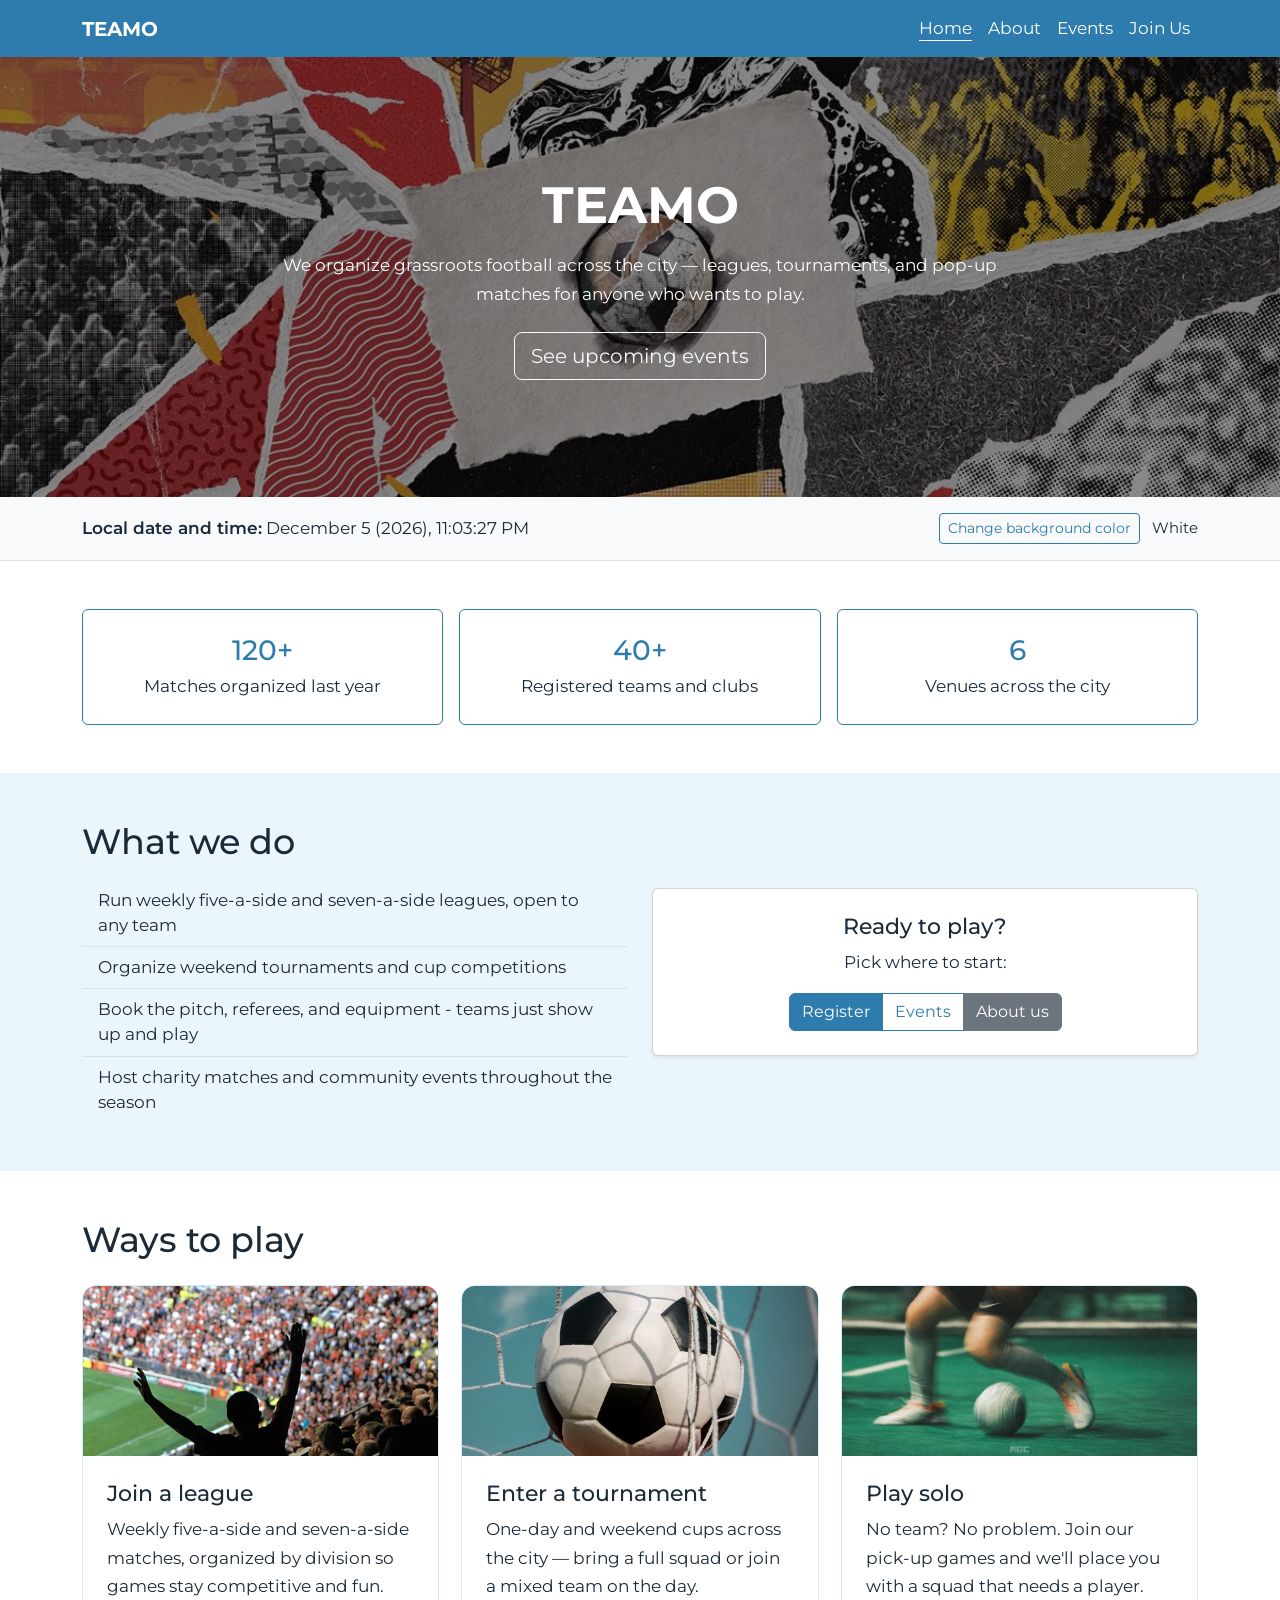
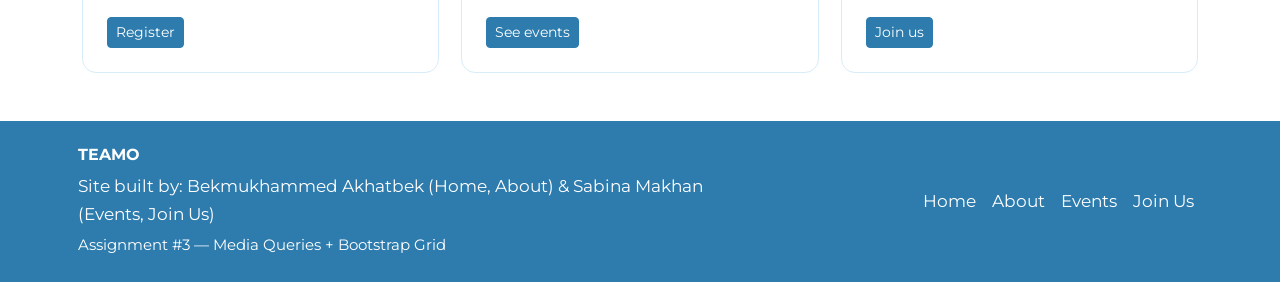
==== teamo2-main/index.html @ bdd52b1d "feat: complete Assignment 4 (HTML, custom CSS, JS scripts for validation, accordion, popups, backgro" ====
<!DOCTYPE html>
<html lang="en">
<head>
  <meta charset="UTF-8">
  <meta name="viewport" content="width=device-width, initial-scale=1.0">
  <title>TEAMO — Home</title>
  <link rel="stylesheet" href="css/bootstrap.min.css">
  <link rel="stylesheet" href="css/custom.css">
</head>
<body class="d-flex flex-column min-vh-100">

  <a class="visually-hidden-focusable position-absolute top-0 start-0 bg-white p-2 m-2 z-3" href="#main">Skip to main content</a>

  <nav class="navbar navbar-expand-lg navbar-dark bg-primary sticky-top" aria-label="Main navigation">
    <div class="container">
      <a class="navbar-brand fw-bold" href="index.html">TEAMO</a>
      <button class="navbar-toggler" type="button" data-bs-toggle="collapse" data-bs-target="#mainNav"
              aria-controls="mainNav" aria-expanded="false" aria-label="Toggle navigation">
        <span class="navbar-toggler-icon"></span>
      </button>
      <div class="collapse navbar-collapse" id="mainNav">
        <ul class="navbar-nav ms-auto mb-2 mb-lg-0">
          <li class="nav-item"><a class="nav-link active" aria-current="page" href="index.html">Home</a></li>
          <li class="nav-item"><a class="nav-link" href="about.html">About</a></li>
          <li class="nav-item"><a class="nav-link" href="events.html">Events</a></li>
          <li class="nav-item"><a class="nav-link" href="join.html">Join Us</a></li>
        </ul>
      </div>
    </div>
  </nav>

  <main id="main">
    <section class="position-relative text-white">
      <img class="hero-photo" src="images/homepage.jpg" alt="Football players in motion under stadium floodlights">
      <div class="position-absolute top-0 bottom-0 start-0 end-0 d-flex align-items-center justify-content-center text-center p-3">
        <div class="container">
          <div class="row justify-content-center">
            <div class="col-lg-8 px-3 px-sm-2">
              <h1 class="fw-bold mb-3">TEAMO</h1>
              <p class="mx-auto mb-3 mb-lg-4">We organize grassroots football across the city — leagues, tournaments, and pop-up matches for anyone who wants to play.</p>
              <a class="btn btn-outline-light btn-lg" href="events.html">See upcoming events</a>
            </div>
          </div>
        </div>
      </div>
    </section>

        <section class="py-3 bg-body-tertiary border-bottom">
          <div class="container">
             <div class="row align-items-center g-3">
            <div class="col-md-7">
            <p class="mb-0"><span class="fw-semibold">Local date and time:</span>
              <time id="datetime">Loading...</time></p>
          </div>
          <div class="col-md-5 text-md-end">
            <button type="button" id="colorBtn" class="btn btn-outline-primary btn-sm">Change background color</button>
            <span class="small ms-2" id="colorName">White</span>
          </div>
        </div>
      </div>
    </section>

    <section class="py-4 py-lg-5">
      <div class="container">
        <div class="row g-3 text-center">
          <div class="col-12 col-sm-4 col-lg-4">
            <div class="card h-100 border-primary"><div class="card-body p-3 p-lg-4"><p class="h3 text-primary mb-1">120+</p><p class="mb-0">Matches organized last year</p></div></div>
          </div>
          <div class="col-12 col-sm-4 col-lg-4">
            <div class="card h-100 border-primary"><div class="card-body p-3 p-lg-4"><p class="h3 text-primary mb-1">40+</p><p class="mb-0">Registered teams and clubs</p></div></div>
          </div>
          <div class="col-12 col-sm-4 col-lg-4">
            <div class="card h-100 border-primary"><div class="card-body p-3 p-lg-4"><p class="h3 text-primary mb-1">6</p><p class="mb-0">Venues across the city</p></div></div>
          </div>
        </div>
      </div>
    </section>

    <section class="bg-tint py-4 py-lg-5">
      <div class="container">
        <div class="row g-4 align-items-center">
          <div class="col-lg-6">
            <h2 class="mb-3">What we do</h2>
            <ul class="list-group list-group-flush">
              <li class="list-group-item bg-transparent">Run weekly five-a-side and seven-a-side leagues, open to any team</li>
              <li class="list-group-item bg-transparent">Organize weekend tournaments and cup competitions</li>
              <li class="list-group-item bg-transparent">Book the pitch, referees, and equipment - teams just show up and play</li>
              <li class="list-group-item bg-transparent">Host charity matches and community events throughout the season</li>
            </ul>
          </div>
          <div class="col-lg-6">
            <div class="card shadow-sm">
              <div class="card-body p-3 p-lg-4 text-center">
                <h3 class="mb-2">Ready to play?</h3>
                <p class="mb-3 mx-auto">Pick where to start:</p>
                <div class="btn-group flex-wrap" role="group" aria-label="Quick actions">
                  <a class="btn btn-primary" href="join.html">Register</a>
                  <a class="btn btn-outline-primary" href="events.html">Events</a>
                  <a class="btn btn-secondary" href="about.html">About us</a>
                </div>
              </div>
            </div>
          </div>
        </div>
      </div>
    </section>

    <section class="py-4 py-lg-5">
      <div class="container">
        <h2 class="mb-3 mb-lg-4">Ways to play</h2>
        <div class="mq-cards">
          <article class="mq-card">
            <img src="images/Players.jpg" alt="Players in a league match">
            <div class="mq-card-body p-3 p-lg-4">
              <h3>Join a league</h3>
              <p>Weekly five-a-side and seven-a-side matches, organized by division so games stay competitive and fun.</p>
              <a class="btn btn-primary btn-sm align-self-start" href="join.html">Register</a>
            </div>
          </article>
          <article class="mq-card">
            <img src="images/weekend tournament.jpg" alt="Weekend tournament">
            <div class="mq-card-body p-3 p-lg-4">
              <h3>Enter a tournament</h3>
              <p>One-day and weekend cups across the city — bring a full squad or join a mixed team on the day.</p>
              <a class="btn btn-primary btn-sm align-self-start" href="events.html">See events</a>
            </div>
          </article>
          <article class="mq-card">
            <img src="images/Solo player.jpg" alt="Solo player">
            <div class="mq-card-body p-3 p-lg-4">
              <h3>Play solo</h3>
              <p>No team? No problem. Join our pick-up games and we'll place you with a squad that needs a player.</p>
              <a class="btn btn-primary btn-sm align-self-start" href="join.html">Join us</a>
            </div>
          </article>
        </div>
      </div>
    </section>
  </main>

  <footer class="bg-primary text-white py-4 mt-auto">
    <div class="container px-3 px-sm-2">
      <div class="row gy-3 align-items-center">
        <div class="col-md-7">
          <h2 class="h6 fw-bold mb-2">TEAMO</h2>
          <p class="mb-1">Site built by: Bekmukhammed Akhatbek (Home, About) &amp; Sabina Makhan (Events, Join Us)</p>
          <p class="small mb-0">Assignment #3 — Media Queries + Bootstrap Grid</p>
        </div>
        <nav class="col-md-5" aria-label="Footer navigation">
          <ul class="nav justify-content-md-end"><li class="nav-item"><a class="nav-link text-white px-2" href="index.html">Home</a></li><li class="nav-item"><a class="nav-link text-white px-2" href="about.html">About</a></li><li class="nav-item"><a class="nav-link text-white px-2" href="events.html">Events</a></li><li class="nav-item"><a class="nav-link text-white px-2" href="join.html">Join Us</a></li></ul>
        </nav>
      </div>
    </div>
  </footer>

  <script src="js/bootstrap.bundle.min.js"></script>
    <script src="js/background.js"></script>
    <script src="js/datetime.js"></script>
</body>
</html>
---- teamo2-main/css/custom.css ----
@import url('https://fonts.googleapis.com/css2?family=Montserrat:wght@400;500;600;700;800&display=swap');

:root {
  --bs-body-font-family: 'Montserrat', sans-serif;
  --bs-body-color: #1B2A38;
  --bs-primary: #2E7CAE;
  --bs-primary-rgb: 46, 124, 174;
  --bs-link-color: #2E7CAE;
  --bs-link-hover-color: #1F5F87;
}

.btn-primary {
  --bs-btn-bg: #2E7CAE;
  --bs-btn-border-color: #2E7CAE;
  --bs-btn-hover-bg: #1F5F87;
  --bs-btn-hover-border-color: #1F5F87;
  --bs-btn-active-bg: #1F5F87;
  --bs-btn-active-border-color: #1F5F87;
  --bs-btn-disabled-bg: #2E7CAE;
  --bs-btn-disabled-border-color: #2E7CAE;
}

.btn-outline-primary {
  --bs-btn-color: #2E7CAE;
  --bs-btn-border-color: #2E7CAE;
  --bs-btn-hover-bg: #2E7CAE;
  --bs-btn-hover-border-color: #2E7CAE;
  --bs-btn-active-bg: #2E7CAE;
  --bs-btn-active-border-color: #2E7CAE;
}

.bg-tint { background-color: #EAF6FC; }

body { font-size: 0.95rem; }
h1 { font-size: 1.9rem; }
h2 { font-size: 1.4rem; }
h3 { font-size: 1.1rem; }
p  { line-height: 1.6; }

@media (min-width: 768px) {
  body { font-size: 1rem; }
  h1 { font-size: 2.5rem; }
  h2 { font-size: 1.8rem; }
  h3 { font-size: 1.25rem; }
}

@media (min-width: 992px) {
  body { font-size: 1.05rem; }
  h1 { font-size: 3.2rem; }
  h2 { font-size: 2.2rem; }
  h3 { font-size: 1.4rem; }
  p  { line-height: 1.7; }
}

.mq-cards {
  display: grid;
  gap: 1.4rem;
  grid-template-columns: 1fr;
}

@media (min-width: 600px) {
  .mq-cards { grid-template-columns: repeat(2, 1fr); }
}

@media (min-width: 992px) {
  .mq-cards { grid-template-columns: repeat(3, 1fr); }
}

.mq-card {
  display: flex;
  flex-direction: column;
  background: #fff;
  border: 1px solid #D6EDF9;
  border-radius: 14px;
  overflow: hidden;
  transition: transform 0.25s ease, box-shadow 0.25s ease;
}

.mq-card:hover {
  transform: translateY(-6px);
  box-shadow: 0 14px 28px rgba(46, 124, 174, 0.18);
}

.mq-card img { width: 100%; height: 170px; object-fit: cover; }
.mq-card-body { display: flex; flex-direction: column; flex: 1; }
.mq-card-body p { flex: 1; }

.hero-photo {
  width: 100%;
  height: min(55vh, 440px);
  object-fit: cover;
  filter: brightness(0.55);
}

.navbar-dark {
  --bs-navbar-color: #FFFFFF;
  --bs-navbar-hover-color: #D6EDF9;
  --bs-navbar-active-color: #FFFFFF;
}
.card-img-top {
  width: 100%;
  height: 220px;
  object-fit: cover;
}
.navbar-dark .nav-link.active { text-decoration: underline; text-underline-offset: 6px; }

/* Task 4: smooth background change */
body { transition: background-color 0.4s ease; }

/* Task 2: accordion - answers are hidden by default (max-height 0) */
.faq-item { background: #fff; border: 1px solid #D6EDF9; border-radius: 12px; overflow: hidden; }
.faq-question { background: #fff; color: var(--bs-body-color); cursor: pointer; }
.faq-question:hover { background: #EAF6FC; }
.faq-icon { font-size: 1.5rem; line-height: 1; }
.faq-answer {
  max-height: 0;
  overflow: hidden;
  transition: max-height 0.4s ease;      /* this line makes the opening smooth */
}

/* Task 3: pop-up - hidden by default (display none) */
#popup-backdrop {
  display: none;
  position: fixed;
  top: 0;
  left: 0;
  width: 100%;
  height: 100%;
  background: rgba(11, 27, 51, 0.6);
  z-index: 1050;
  animation: fade-in 0.25s ease;
}
#popup-box {
  display: none;
  position: fixed;
  top: 50%;
  left: 50%;
  transform: translate(-50%, -50%);
  width: min(440px, 92vw);
  max-height: 90vh;
  overflow-y: auto;
  z-index: 1060;
  animation: fade-in 0.25s ease;
}
@keyframes fade-in {
  from { opacity: 0; }
  to { opacity: 1; }
}
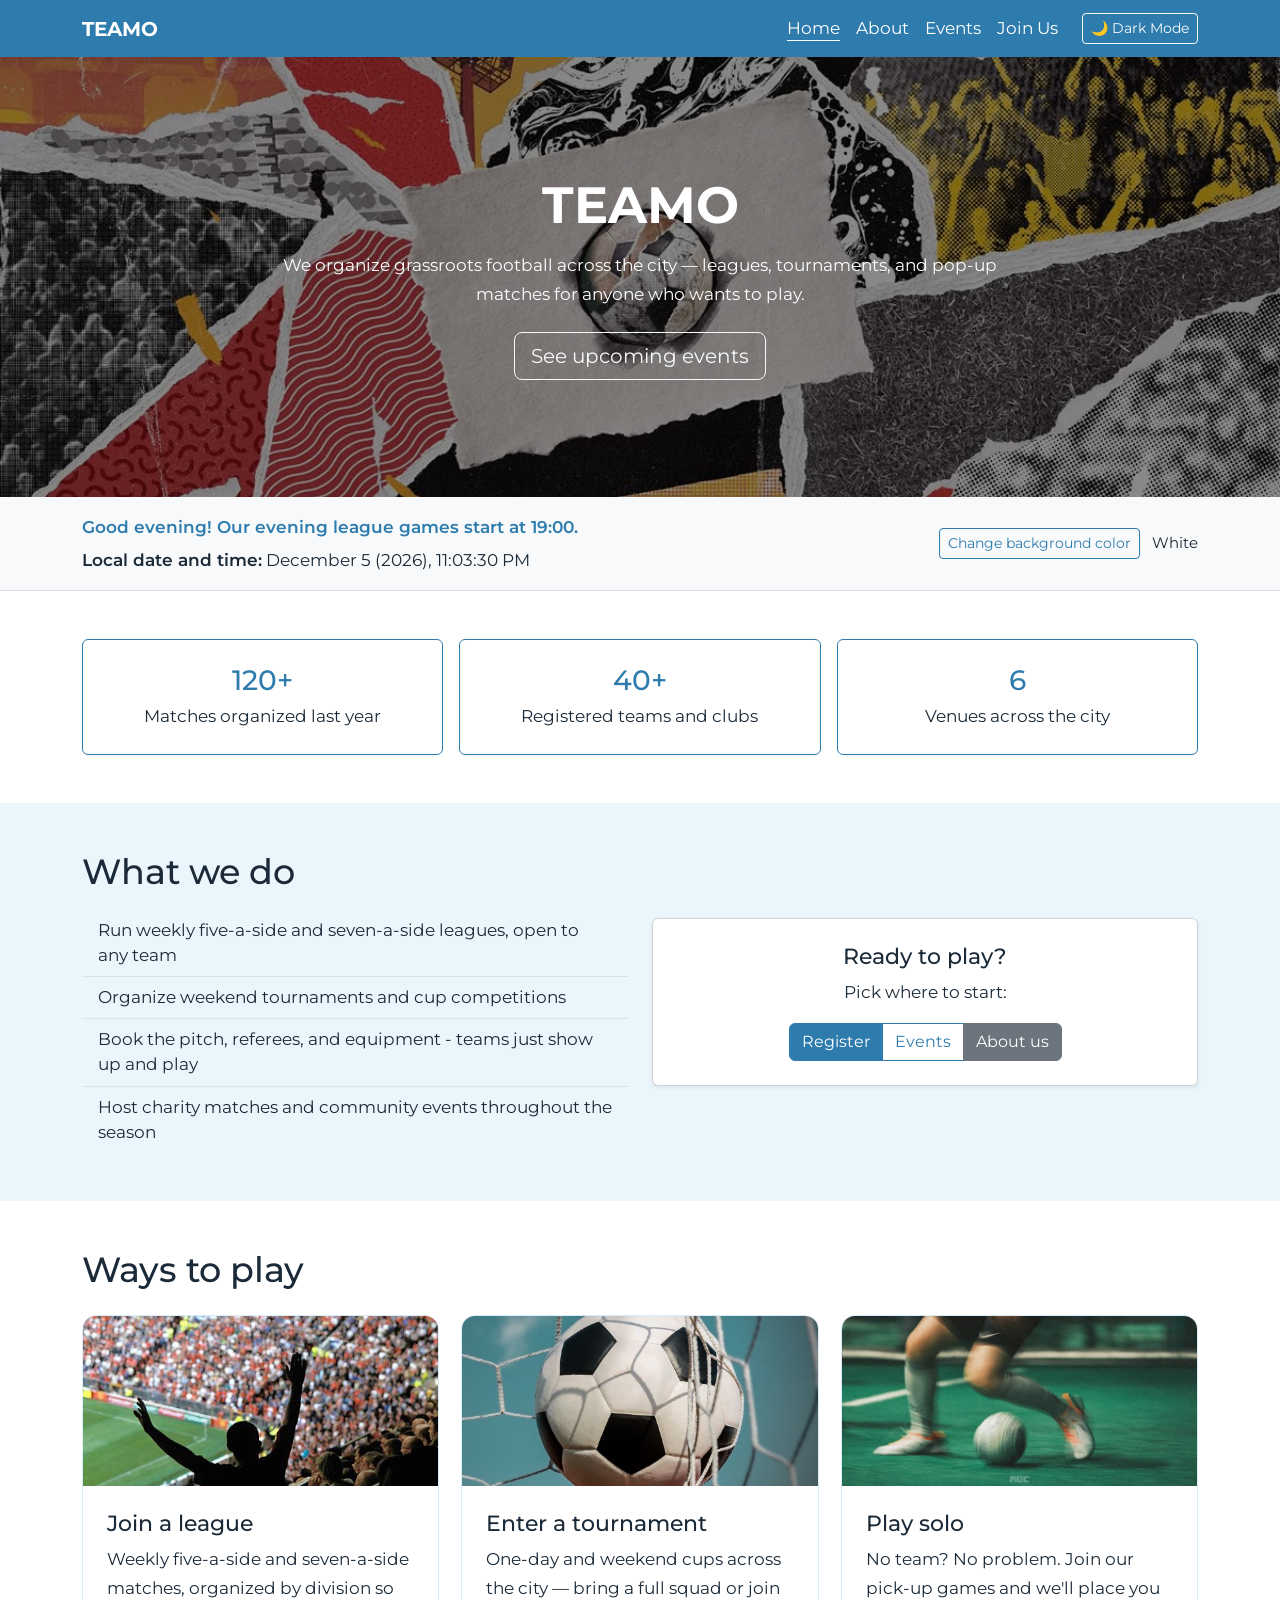
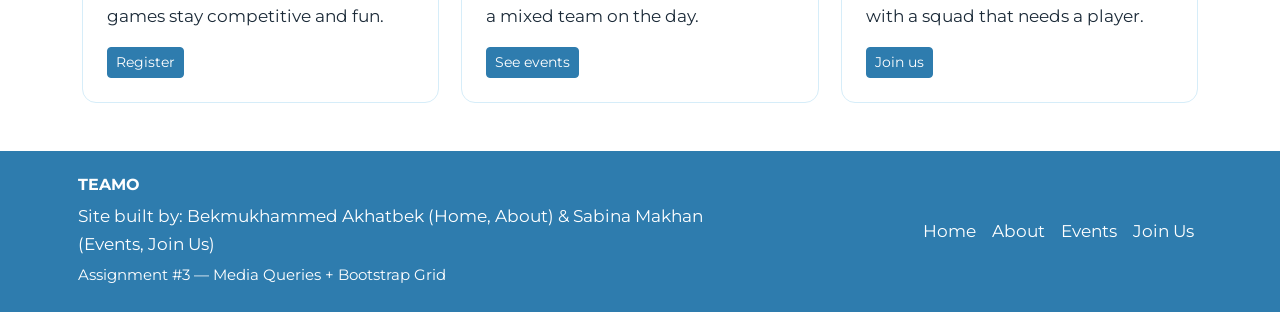
==== commit 881581ec: "Update dark mode, background colors, and styling fixes" ====
--- a/teamo2-main/index.html
+++ b/teamo2-main/index.html
@@ -25,9 +25,12 @@
           <li class="nav-item"><a class="nav-link" href="events.html">Events</a></li>
           <li class="nav-item"><a class="nav-link" href="join.html">Join Us</a></li>
         </ul>
-      </div>
+        <button id="theme-toggle" class="btn btn-sm btn-outline-light ms-lg-3 my-2 my-lg-0 me-auto me-lg-0 custom-theme-btn">
+        🌙 Dark
+      </button>
     </div>
-  </nav>
+  </div>
+</nav>
 
   <main id="main">
     <section class="position-relative text-white">
@@ -49,6 +52,7 @@
           <div class="container">
              <div class="row align-items-center g-3">
             <div class="col-md-7">
+            <p class="fw-semibold text-primary mb-1" id="greeting"></p>
             <p class="mb-0"><span class="fw-semibold">Local date and time:</span>
               <time id="datetime">Loading...</time></p>
           </div>
@@ -156,5 +160,6 @@
   <script src="js/bootstrap.bundle.min.js"></script>
     <script src="js/background.js"></script>
     <script src="js/datetime.js"></script>
+    <script src="js/nav.js"></script>
 </body>
 </html>
--- a/teamo2-main/css/custom.css
+++ b/teamo2-main/css/custom.css
@@ -104,10 +104,10 @@
 }
 .navbar-dark .nav-link.active { text-decoration: underline; text-underline-offset: 6px; }
 
-/* Task 4: smooth background change */
+
 body { transition: background-color 0.4s ease; }
 
-/* Task 2: accordion - answers are hidden by default (max-height 0) */
+
 .faq-item { background: #fff; border: 1px solid #D6EDF9; border-radius: 12px; overflow: hidden; }
 .faq-question { background: #fff; color: var(--bs-body-color); cursor: pointer; }
 .faq-question:hover { background: #EAF6FC; }
@@ -115,10 +115,10 @@
 .faq-answer {
   max-height: 0;
   overflow: hidden;
-  transition: max-height 0.4s ease;      /* this line makes the opening smooth */
-}
-
-/* Task 3: pop-up - hidden by default (display none) */
+  transition: max-height 0.4s ease;     
+}
+
+
 #popup-backdrop {
   display: none;
   position: fixed;
@@ -146,3 +146,190 @@
   from { opacity: 0; }
   to { opacity: 1; }
 }
+
+
+#moreStory { display: none; }
+
+
+#form-status, #subscribe-message {
+  display: inline-block;
+  transition: transform 0.3s ease;
+}
+
+
+body.dark-theme {
+  background-color: #121212 !important;
+  color: #ffffff !important;
+}
+
+body.dark-theme section,
+body.dark-theme .card,
+body.dark-theme .mq-card,
+body.dark-theme .mq-card-body,
+body.dark-theme .accordion-item,
+body.dark-theme .accordion-button,
+body.dark-theme .accordion-body,
+body.dark-theme table,
+body.dark-theme .table,
+body.dark-theme th,
+body.dark-theme td,
+body.dark-theme .bg-tint,
+body.dark-theme .bg-body-tertiary {
+  background-color: #1e1e1e !important;
+  color: #ffffff !important;
+  border-color: #333333 !important;
+}
+
+body.dark-theme h1,
+body.dark-theme h2,
+body.dark-theme h3,
+body.dark-theme h4,
+body.dark-theme h5,
+body.dark-theme h6,
+body.dark-theme p,
+body.dark-theme li,
+body.dark-theme td,
+body.dark-theme th {
+  color: #ffffff !important;
+}
+
+body.dark-theme .text-muted,
+body.dark-theme small {
+  color: #aaa !important;
+}
+
+body.dark-theme .card[style*="background-image"],
+body.dark-theme div[style*="background-image"],
+body.dark-theme img {
+  background-color: transparent !important;
+  opacity: 1 !important;
+}
+
+body.dark-theme .mq-card,
+body.dark-theme .mq-card-body {
+  background-color: #1e1e1e !important;
+  color: #ffffff !important;
+}
+
+body.dark-theme .mq-card-body h3,
+body.dark-theme .mq-card-body p {
+  color: #ffffff !important;
+}body.dark-theme .mq-card,
+body.dark-theme .mq-card-body,
+body.dark-theme .accordion-item,
+body.dark-theme .accordion-button,
+body.dark-theme .accordion-body,
+body.dark-theme .list-group-item,
+body.dark-theme .form-control,
+body.dark-theme .form-select,
+body.dark-theme .input-group-text,
+body.dark-theme fieldset,
+body.dark-theme .bg-light,
+body.dark-theme .bg-white,
+body.dark-theme .bg-tint,
+body.dark-theme .bg-body-tertiary {
+  background-color: #1e1e1e !important;
+  color: #ffffff !important;
+  border-color: #333333 !important;
+}
+
+body.dark-theme .accordion-button:not(.collapsed) {
+  background-color: #2a2a2a !important;
+  color: #0d6efd !important; 
+  box-shadow: none !important;
+}
+
+body.dark-theme .accordion-button::after {
+  filter: invert(1);
+}
+
+
+body.dark-theme h1,
+body.dark-theme h2,
+body.dark-theme h3,
+body.dark-theme h4,
+body.dark-theme h5,
+body.dark-theme h6,
+body.dark-theme p,
+body.dark-theme li,
+body.dark-theme label,
+body.dark-theme legend,
+body.dark-theme strong,
+body.dark-theme .form-label {
+  color: #ffffff !important;
+}
+
+
+body.dark-theme .text-muted,
+body.dark-theme .form-text,
+body.dark-theme small {
+  color: #b0b0b0 !important;
+}
+
+body.dark-theme .form-control::placeholder {
+  color: #888888 !important;
+}
+
+body.dark-theme .form-control:focus,
+body.dark-theme .form-select:focus {
+  background-color: #252525 !important;
+  color: #ffffff !important;
+  border-color: #0d6efd !important;
+}
+
+body.dark-theme table,
+body.dark-theme .table,
+body.dark-theme th,
+body.dark-theme td {
+  background-color: #1e1e1e !important;
+  color: #ffffff !important;
+  border-color: #333333 !important;
+}
+
+body.dark-theme thead th,
+body.dark-theme table tr:first-child th,
+body.dark-theme table tr:first-child td {
+  background-color: #2a2a2a !important;
+  color: #ffffff !important;
+}
+body.dark-theme .accordion,
+body.dark-theme .accordion-item {
+  background-color: #1e1e1e !important;
+  border-color: #333333 !important;
+}
+
+body.dark-theme .accordion-button {
+  background-color: #1e1e1e !important;
+  color: #ffffff !important;
+  border-color: #333333 !important;
+}
+
+body.dark-theme .accordion-button:not(.collapsed) {
+  background-color: #2a2a2a !important;
+  color: #38bdf8 !important; 
+  box-shadow: none !important;
+}
+
+body.dark-theme .accordion-body {
+  background-color: #1a1a1a !important;
+  color: #e2e8f0 !important;
+}
+
+body.dark-theme .accordion-button::after {
+  filter: invert(1) brightness(2);
+}
+
+body.dark-theme .text-muted,
+body.dark-theme small,
+body.dark-theme caption,
+body.dark-theme p.text-secondary {
+  color: #94a3b8 !important; 
+}
+
+body.dark-theme .faq-item,
+body.dark-theme .faq-card,
+body.dark-theme [class*="faq"] {
+  background-color: #1e1e1e !important;
+  color: #ffffff !important;
+  border-color: #333333 !important;
+}
